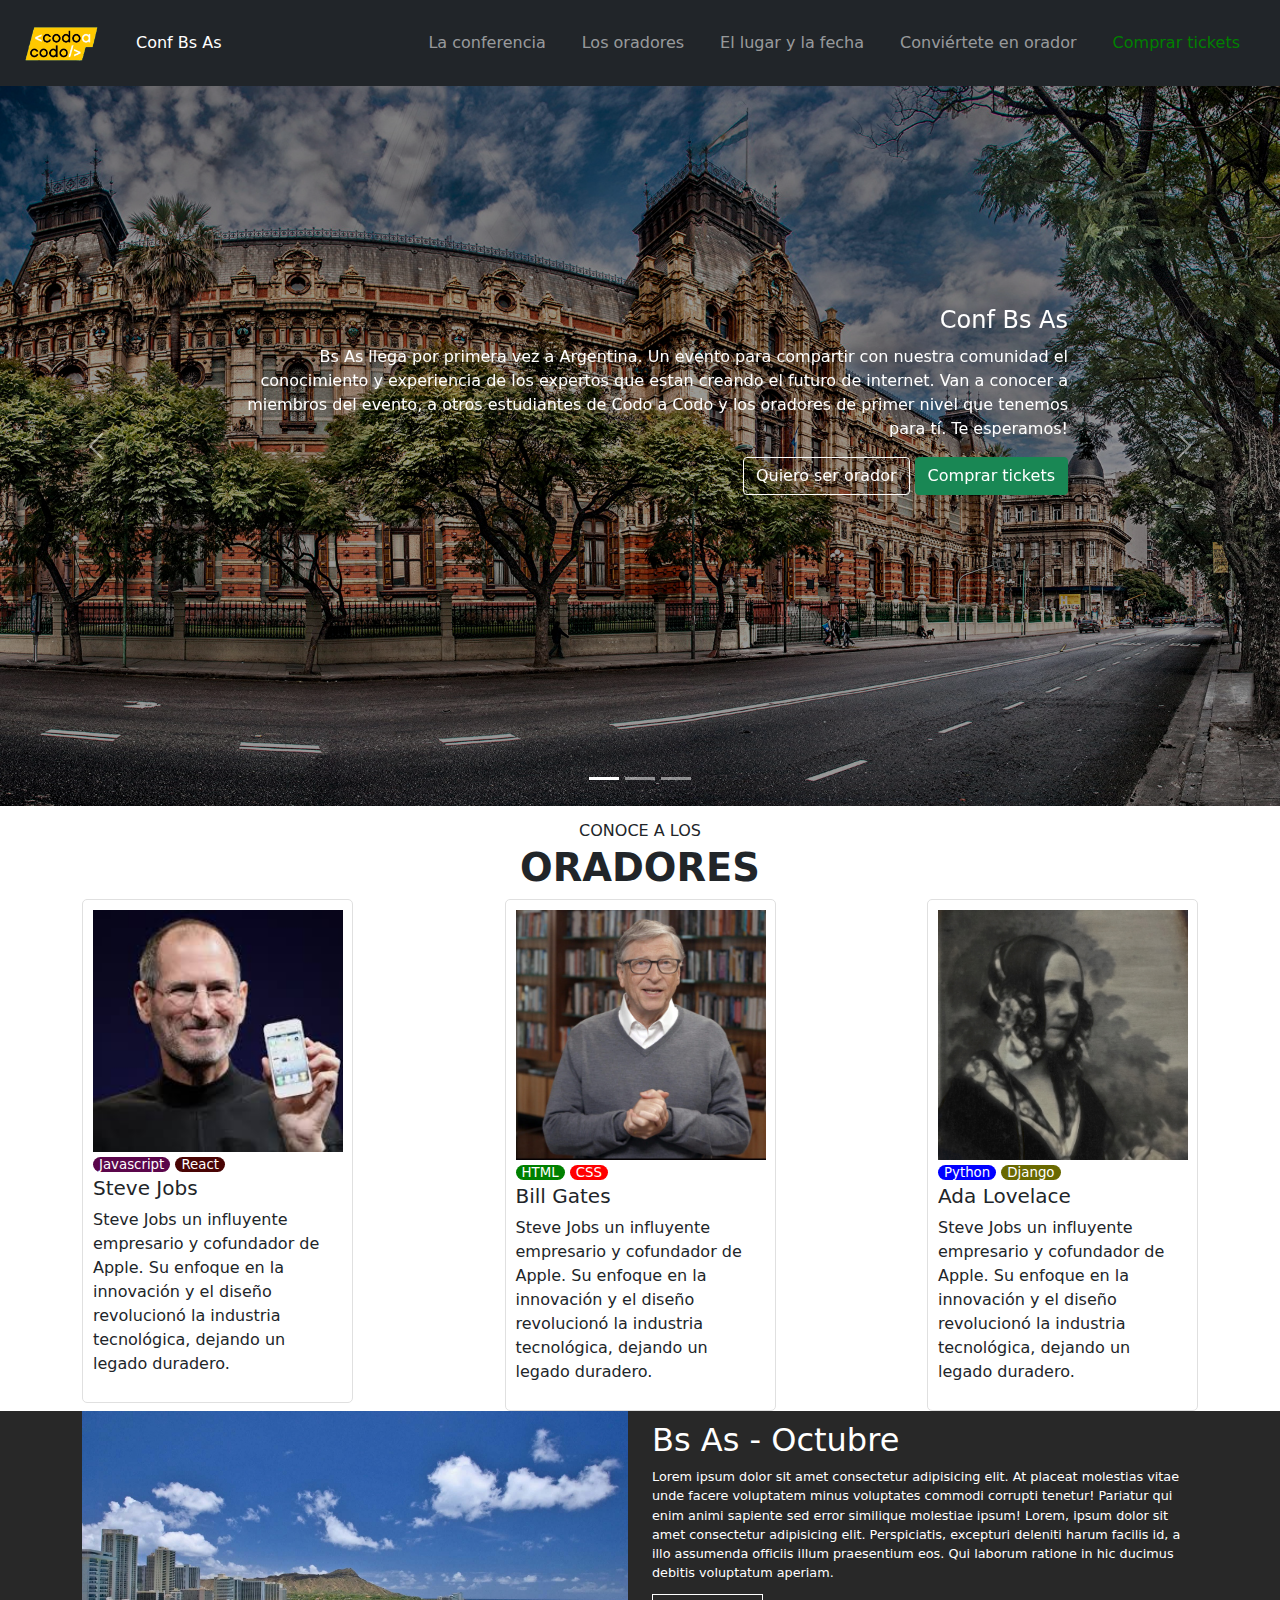
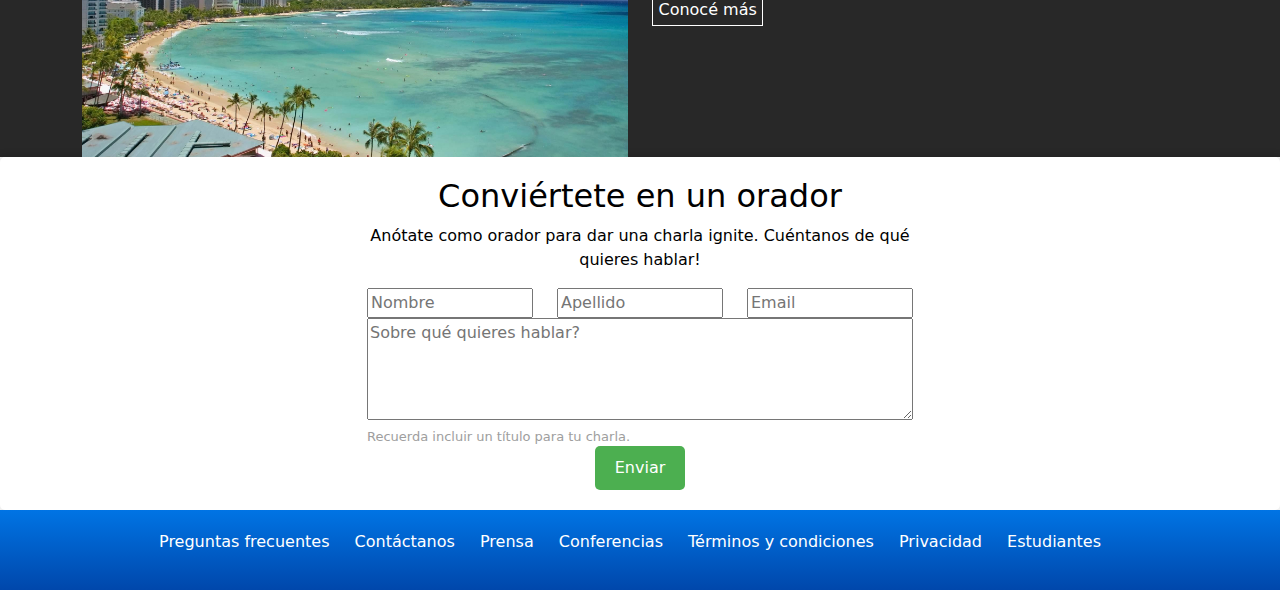
==== index.html @ 30224a7c "Reorder folders" ====
<!doctype html>
<html lang="es">

<head>
  <meta charset="utf-8">
  <meta name="viewport" content="width=device-width, initial-scale=1">
  <link rel="stylesheet" href="css/style.css">
  <link rel="icon" href="images/favicon.ico">

  <title>Trabajo Integrador HTML 23648</title>
  <link rel="stylesheet" href="./css/bootstrap.min.css">
  <link rel="stylesheet" href="./css/style.css">
</head>
<body>

    <header>
        <nav class="navbar navbar-expand-lg navbar-dark bg-dark">
            <div class="container-fluid">
                <a class="navbar-brand" href="#">
                    <img src="/images/codoacodo.png" alt="" width="100" class="d-inline-block align-text-top">
                </a>
                    <ul class="navbar-nav">
                        <li class="nav-item ml-auto">
                            <a class="nav-link active" aria-current="page" href="#">Conf Bs As</a>
                        </li>
                    </ul>
                <!-- Agrega el botón del menú hamburguesa -->
                <button class="navbar-toggler" type="button" data-bs-toggle="collapse" data-bs-target="#navbarNav" aria-controls="navbarNav" aria-expanded="false" aria-label="Toggle navigation">
                    <span class="navbar-toggler-icon"></span>
                </button>
                <div class="collapse navbar-collapse" style="justify-content: end;" id="navbarNav">
                    <ul class="navbar-nav" >
                        <li class="nav-item">
                            <a class="nav-link" href="#">La conferencia</a>
                        </li>
                        <li class="nav-item">
                            <a class="nav-link" href="#">Los oradores</a>
                        </li>
                        <li class="nav-item">
                            <a class="nav-link" href="#">El lugar y la fecha</a>
                        </li>
                        <li class="nav-item">
                            <a class="nav-link" href="#">Conviértete en orador</a>
                        </li>
                        <li class="nav-item">
                            <a class="nav-link" href="#" style="color: green;">Comprar tickets</a>
                        </li>
                    </ul>
                </div>
            </div>
        </nav>
    </header>
    

<main>
    
    <div style="background-color: black;" id="carouselExampleCaptions" class="carousel slide" data-bs-ride="carousel">
        <div class="carousel-indicators">
          <button type="button" data-bs-target="#carouselExampleCaptions" data-bs-slide-to="0" class="active" aria-current="true" aria-label="Slide 1"></button>
          <button type="button" data-bs-target="#carouselExampleCaptions" data-bs-slide-to="1" aria-label="Slide 2"></button>
          <button type="button" data-bs-target="#carouselExampleCaptions" data-bs-slide-to="2" aria-label="Slide 3"></button>
        </div>
        <div class="carousel-inner">
          <div class="carousel-item active">
            <img style="opacity: 0.6;" src="images/ba1.jpg" class="d-block w-100" alt="imagen1">
            <div class="carousel-caption d-none d-md-block">
              <h5>Conf Bs As</h5> 
              <p>Bs As llega por primera vez a Argentina. Un evento para compartir con nuestra comunidad el conocimiento y experiencia de los expertos que estan creando el futuro de internet. Van a conocer a miembros del evento, a otros estudiantes de Codo a Codo y los oradores de primer nivel que tenemos para tí. Te esperamos!</p>
              <div class="d-flex justify-content-end">
                <button class="btn btn-primary btn-radial" style="margin-right: 5px; background-color: rgba(0, 0, 0, 0); border-color: white;">Quiero ser orador</button>
                <button class="btn btn-success btn-radial">Comprar tickets</button>
            </div>
            </div>
          </div>
          <div class="carousel-item">
            <img style="opacity: 0.6;" src="images/ba2.jpg" class="d-block w-100" alt="imagen2">
            <div class="carousel-caption d-none d-md-block">
              <h5>Second slide label</h5>
              <p>Some representative placeholder content for the second slide.</p>
              <div class="d-flex justify-content-end">
                <button class="btn btn-primary btn-radial" style="margin-right: 5px; background-color: rgba(0, 0, 0, 0); border-color: white;">Quiero ser orador</button>
                <button class="btn btn-success btn-radial">Comprar tickets</button>
            </div>
            </div>
          </div>
          <div class="carousel-item">
            <img style="opacity: 0.6;" src="images/ba3.jpg" class="d-block w-100" alt="imagen3">
            <div class="carousel-caption d-none d-md-block">
              <h5>Third slide label</h5>
              <p>Some representative placeholder content for the third slide.</p>
              <div class="d-flex justify-content-end">
                <button class="btn btn-primary btn-radial" style="margin-right: 5px; background-color: rgba(0, 0, 0, 0); border-color: white;">Quiero ser orador</button>
                <button class="btn btn-success btn-radial">Comprar tickets</button>
            </div>
            </div>
          </div>
        </div>
        <button class="carousel-control-prev" type="button" data-bs-target="#carouselExampleCaptions" data-bs-slide="prev">
          <span class="carousel-control-prev-icon" aria-hidden="true"></span>
          <span class="visually-hidden">Previous</span>
        </button>
        <button class="carousel-control-next" type="button" data-bs-target="#carouselExampleCaptions" data-bs-slide="next">
          <span class="carousel-control-next-icon" aria-hidden="true"></span>
          <span class="visually-hidden">Next</span>
        </button>
      </div>

    <section >
        <h2 style="text-align: center;"><span style="font-size: 50%;">CONOCE A LOS</span> <br><span style="font-size: 120%;"><b>ORADORES</b></span></h2>

        <div class="container" style="justify-content: center;">
            <div class="row justify-content-between">
                <div class="col-lg-4 col-md-6" style="width: 295px;">
                    <div class="image-card">
                        <img src="./images/steve.jpg" width="250px" alt="...">
                        <div class="text-content">
                            <div class="skills">
                                <span  class="span-destacado" style="background-color: rgb(91, 6, 75);">Javascript</span>
                                <span  class="span-destacado" style="background-color: rgb(73, 4, 4);">React</span>
                            </div>
                            <h5>Steve Jobs</h5>
                            <p style="max-width: 250px;">Steve Jobs un influyente empresario y cofundador de Apple. Su enfoque en la innovación y el diseño revolucionó la industria tecnológica, dejando un legado duradero.</p>
                        </div>
                    </div>
                </div>
                <div class="col-lg-4 col-md-6" style="width: 295px;">
                    <div class="image-card">
                        <img src="./images/bill.jpg" width="250px">
                        <div class="text-content">
                            <div class="skills">
                                <span  class="span-destacado" style="background-color: green;">HTML</span>
                                <span class="span-destacado" style="background-color: red;">CSS</span>
                            </div>
                            <h5>Bill Gates</h5>
                            <p style="max-width: 250px;">Steve Jobs un influyente empresario y cofundador de Apple. Su enfoque en la innovación y el diseño revolucionó la industria tecnológica, dejando un legado duradero.</p>
                        </div>
                    </div>
                </div>
                <div class="col-lg-4 col-md-6" style="width: 295px;">
                    <div class="image-card">
                        <img src="./images/ada.jpeg" width="250px" alt="...">
                        <div class="text-content">
                            <div class="skills">
                                <span class="span-destacado" style="background-color: blue;">Python</span>
                                <span class="span-destacado" style="background-color: rgb(105, 105, 0);">Django</span>
                            </div>
                            <h5>Ada Lovelace</h5>
                            <p style="max-width: 250px;">Steve Jobs un influyente empresario y cofundador de Apple. Su enfoque en la innovación y el diseño revolucionó la industria tecnológica, dejando un legado duradero.</p>
                        </div>
                    </div>
                </div>
            </div>
        </div>

    </section>

    <section >
        <section style="background-color: rgb(40, 40, 40);">
            <div class="container">
                <div class="row">
                    <div class="col-md-6">
                        <img src="./images/honolulu.jpg" height="400px" alt="Honolulu" class="img-fluid float-left" >
                    </div>
                    <div class="col-md-6">
                        <h2 style="color: white; margin-top: 10px;">Bs As - Octubre</h2>
                        <p style="color: white; font-size: 80%;">Lorem ipsum dolor sit amet consectetur adipisicing elit. At placeat molestias vitae unde facere voluptatem minus voluptates commodi corrupti tenetur! Pariatur qui enim animi sapiente sed error similique molestiae ipsum! Lorem, ipsum dolor sit amet consectetur adipisicing elit. Perspiciatis, excepturi deleniti harum facilis id, a illo assumenda officiis illum praesentium eos. Qui laborum ratione in hic ducimus debitis voluptatum aperiam.</p>
                        <a style="border: 1px solid white; padding: 1% ;" href="#">Conocé más</a>
                    </div>
                </div>
            </div>
        </section>
        

        <section id="form-orador">
            <div class="container" >
                <div class="row" style="justify-content: center;">
                    <div class="col-md-6">
                        <h2>Conviértete en un <span>orador</span></h2>
                        <p>Anótate como orador para dar una charla ignite. Cuéntanos de qué quieres hablar!</p>
                        <form action="">
                            <div class="row">
                                <div class="col-md-4">
                                    <input type="text" placeholder="Nombre" required>
                                </div>
                                <div class="col-md-4">
                                    <input type="text" placeholder="Apellido" required>
                                </div>
                                <div class="col-md-4">
                                    <input type="email" placeholder="Email" required>
                                </div>
                            </div>
                            <div>
                                <textarea rows="4" placeholder="Sobre qué quieres hablar?" required></textarea>
                                <div style="text-align: start; color: rgb(158, 158, 158); font-size: small;">Recuerda incluir un título para tu charla.</div>
                                <div>
                                    <button type="submit">Enviar</button>
                                </div>
                            </div>
                        </form>
                    </div>
                </div>
            </div>
        </section>
        
        

</main>

<footer >
    <div >
        <ul >
            <li >
                <a href="#">Preguntas <span>frecuentes</span></a>
            </li>
            <li >
                <a  href="#">Contáctanos</a>
            </li>
            <li >
                <a  href="#">Prensa</a>
            </li>
            <li >
                <a  href="#">Conferencias</a>
            </li>
            <li >
                <a  href="#">Términos y <span>condiciones</span></a>
            </li>
            <li >
                <a  href="#">Privacidad</a>
            </li>
            <li >
                <a href="#">Estudiantes</a>
            </li>
        </ul>
    </div>
</footer>

    <script src="./js/bootstrap.bundle.min.js"></script>
</body>
</html>
---- css/style.css ----
/* Estilo personalizado para el carrusel */
  .carousel-caption {
    display: flex;
    flex-direction: column;
    justify-content: center; /* Centra verticalmente */
    align-items: flex-end; /* Alinea a la derecha horizontalmente */
    height: 100%;
    padding: 0 20px; /* Espacio en los lados */
  }

  /* Estilo para el título */
  .carousel-caption h5 {
    font-size: 24px; /* Tamaño del texto del título */
    margin-top: 10em;
    margin-bottom: 10px; /* Espacio entre título y párrafo */
    text-align: right; /* Alinea el texto del título a la derecha */
  }

  /* Estilo para el párrafo */
  .carousel-caption p {
    font-size: 16px; /* Tamaño del texto del párrafo */
    text-align: right; /* Alinea el texto del párrafo a la derecha */

  }
  .image-card {
    border: 1px solid #e0e0e0; /* Color y grosor del borde */
    border-radius: 5px; /* Radio de borde para hacerlo más suave */
    padding: 10px; /* Espaciado interno para separar el contenido del borde */
}
/* Estilo para el formulario */
#form-orador {
    background-color: #fff; /* Fondo blanco */
    color: #000; /* Texto negro */
    padding: 20px;
    border-radius: 5px; /* Bordes redondeados */
    box-shadow: 0px 0px 10px rgba(0, 0, 0, 0.2); /* Sombra suave */
    text-align: center; /* Centro de texto */
}

/* Estilo para el botón de enviar */
#form-orador button[type="submit"] {
    background-color: #4CAF50; /* Fondo verde */
    color: #fff; /* Texto blanco */
    border: none;
    padding: 10px 20px;
    border-radius: 5px; /* Bordes redondeados */
    cursor: pointer;
    transition: background-color 0.3s ease; /* Transición de color al pasar el cursor */
}

/* Centrar el botón en el formulario */
#form-orador button[type="submit"] {
    margin: 0 auto;
    display: block;
}

/* Cambiar el color del botón al pasar el cursor sobre él */
#form-orador button[type="submit"]:hover {
    background-color: #45a049; /* Cambia a un tono ligeramente más oscuro de verde */
}
textarea {
    width: 100%; /* El 100% del ancho disponible */
    /* O puedes especificar un valor en píxeles, por ejemplo: width: 300px; */
}
input[type="text"] {
    width: 100%;
}
input[type="email"] {
    width: 100%;
}

footer {
    background: linear-gradient(to bottom, #0074E4, #0047AB); /* Fondo con degradado */
    color: white; /* Texto en blanco */
    text-align: center; /* Alineación horizontal al centro */
    padding: 20px; /* Espaciado interior para el contenido */
}

ul {
    list-style: none; /* Quita los puntos de la lista */
    padding: 0;
}

li {
    display: inline; /* Hace que los elementos de la lista se muestren en línea horizontalmente */
    margin-right: 20px; /* Espaciado entre elementos */
}

a {
    text-decoration: none; /* Quita el subrayado de los enlaces */
    color: white; /* Color del texto de los enlaces */
}

a:hover {
    text-decoration: underline; /* Subraya los enlaces al pasar el mouse por encima */
}
.span-destacado {
    border-radius: 10px; /* Radio de las esquinas */
    padding: 0px 6px; /* Espaciado interior para el contenido */
    color: white; /* Color del texto */
    font-size: smaller;
 
}
---- css/style.css ----
/* Estilo personalizado para el carrusel */
  .carousel-caption {
    display: flex;
    flex-direction: column;
    justify-content: center; /* Centra verticalmente */
    align-items: flex-end; /* Alinea a la derecha horizontalmente */
    height: 100%;
    padding: 0 20px; /* Espacio en los lados */
  }

  /* Estilo para el título */
  .carousel-caption h5 {
    font-size: 24px; /* Tamaño del texto del título */
    margin-top: 10em;
    margin-bottom: 10px; /* Espacio entre título y párrafo */
    text-align: right; /* Alinea el texto del título a la derecha */
  }

  /* Estilo para el párrafo */
  .carousel-caption p {
    font-size: 16px; /* Tamaño del texto del párrafo */
    text-align: right; /* Alinea el texto del párrafo a la derecha */

  }
  .image-card {
    border: 1px solid #e0e0e0; /* Color y grosor del borde */
    border-radius: 5px; /* Radio de borde para hacerlo más suave */
    padding: 10px; /* Espaciado interno para separar el contenido del borde */
}
/* Estilo para el formulario */
#form-orador {
    background-color: #fff; /* Fondo blanco */
    color: #000; /* Texto negro */
    padding: 20px;
    border-radius: 5px; /* Bordes redondeados */
    box-shadow: 0px 0px 10px rgba(0, 0, 0, 0.2); /* Sombra suave */
    text-align: center; /* Centro de texto */
}

/* Estilo para el botón de enviar */
#form-orador button[type="submit"] {
    background-color: #4CAF50; /* Fondo verde */
    color: #fff; /* Texto blanco */
    border: none;
    padding: 10px 20px;
    border-radius: 5px; /* Bordes redondeados */
    cursor: pointer;
    transition: background-color 0.3s ease; /* Transición de color al pasar el cursor */
}

/* Centrar el botón en el formulario */
#form-orador button[type="submit"] {
    margin: 0 auto;
    display: block;
}

/* Cambiar el color del botón al pasar el cursor sobre él */
#form-orador button[type="submit"]:hover {
    background-color: #45a049; /* Cambia a un tono ligeramente más oscuro de verde */
}
textarea {
    width: 100%; /* El 100% del ancho disponible */
    /* O puedes especificar un valor en píxeles, por ejemplo: width: 300px; */
}
input[type="text"] {
    width: 100%;
}
input[type="email"] {
    width: 100%;
}

footer {
    background: linear-gradient(to bottom, #0074E4, #0047AB); /* Fondo con degradado */
    color: white; /* Texto en blanco */
    text-align: center; /* Alineación horizontal al centro */
    padding: 20px; /* Espaciado interior para el contenido */
}

ul {
    list-style: none; /* Quita los puntos de la lista */
    padding: 0;
}

li {
    display: inline; /* Hace que los elementos de la lista se muestren en línea horizontalmente */
    margin-right: 20px; /* Espaciado entre elementos */
}

a {
    text-decoration: none; /* Quita el subrayado de los enlaces */
    color: white; /* Color del texto de los enlaces */
}

a:hover {
    text-decoration: underline; /* Subraya los enlaces al pasar el mouse por encima */
}
.span-destacado {
    border-radius: 10px; /* Radio de las esquinas */
    padding: 0px 6px; /* Espaciado interior para el contenido */
    color: white; /* Color del texto */
    font-size: smaller;
 
}
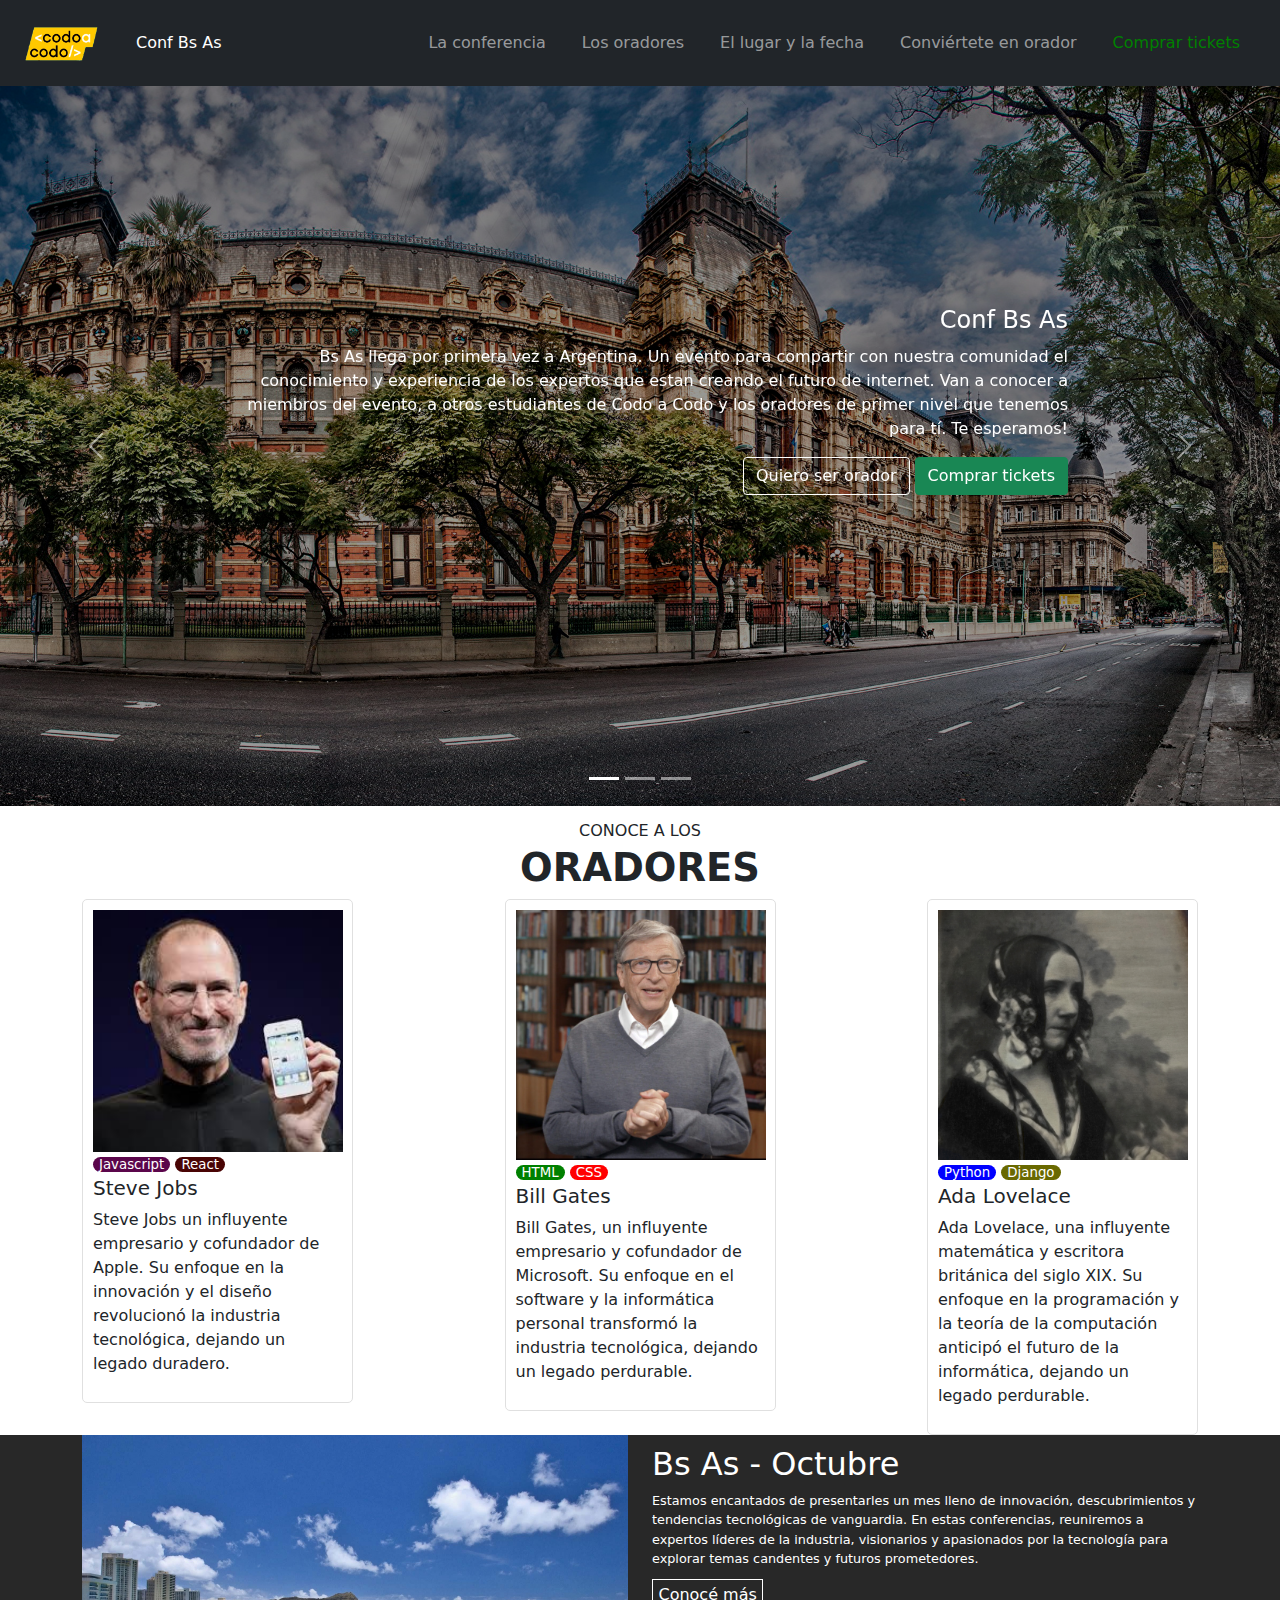
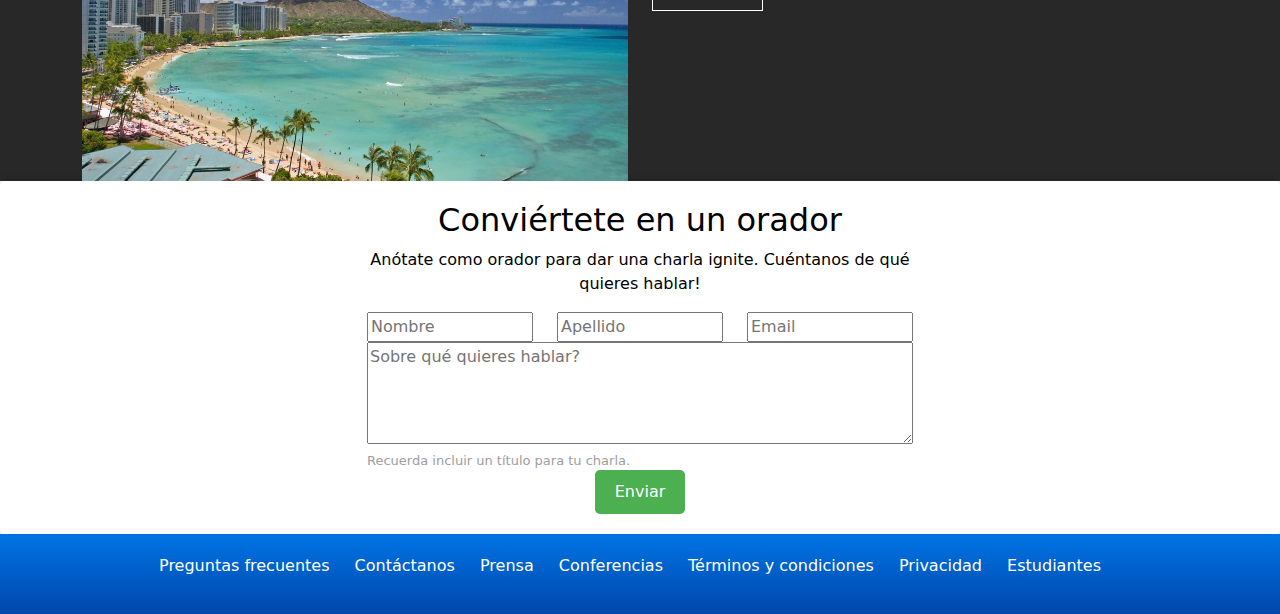
==== commit 6634ae3a: "Changing example text" ====
--- a/index.html
+++ b/index.html
@@ -17,7 +17,7 @@
         <nav class="navbar navbar-expand-lg navbar-dark bg-dark">
             <div class="container-fluid">
                 <a class="navbar-brand" href="#">
-                    <img src="/images/codoacodo.png" alt="" width="100" class="d-inline-block align-text-top">
+                    <img src="images/codoacodo.png" alt="" width="100" class="d-inline-block align-text-top">
                 </a>
                     <ul class="navbar-nav">
                         <li class="nav-item ml-auto">
@@ -75,8 +75,8 @@
           <div class="carousel-item">
             <img style="opacity: 0.6;" src="images/ba2.jpg" class="d-block w-100" alt="imagen2">
             <div class="carousel-caption d-none d-md-block">
-              <h5>Second slide label</h5>
-              <p>Some representative placeholder content for the second slide.</p>
+              <h5>Conf Bs As</h5>
+              <p>Bs As aterriza en Argentina. Un evento que explora el futuro digital. Conoce a los asistentes, conecta con la comunidad y escucha a los expertos en tecnología. ¡No faltes!</p>
               <div class="d-flex justify-content-end">
                 <button class="btn btn-primary btn-radial" style="margin-right: 5px; background-color: rgba(0, 0, 0, 0); border-color: white;">Quiero ser orador</button>
                 <button class="btn btn-success btn-radial">Comprar tickets</button>
@@ -86,8 +86,8 @@
           <div class="carousel-item">
             <img style="opacity: 0.6;" src="images/ba3.jpg" class="d-block w-100" alt="imagen3">
             <div class="carousel-caption d-none d-md-block">
-              <h5>Third slide label</h5>
-              <p>Some representative placeholder content for the third slide.</p>
+              <h5>Conf Bs As</h5>
+              <p>Un evento para descubrir las innovaciones tecnológicas. Conoce a los participantes, conecta con la comunidad y escucha a los líderes que están dando forma al futuro. ¡Te esperamos!</p>
               <div class="d-flex justify-content-end">
                 <button class="btn btn-primary btn-radial" style="margin-right: 5px; background-color: rgba(0, 0, 0, 0); border-color: white;">Quiero ser orador</button>
                 <button class="btn btn-success btn-radial">Comprar tickets</button>
@@ -132,7 +132,7 @@
                                 <span class="span-destacado" style="background-color: red;">CSS</span>
                             </div>
                             <h5>Bill Gates</h5>
-                            <p style="max-width: 250px;">Steve Jobs un influyente empresario y cofundador de Apple. Su enfoque en la innovación y el diseño revolucionó la industria tecnológica, dejando un legado duradero.</p>
+                            <p style="max-width: 250px;">Bill Gates, un influyente empresario y cofundador de Microsoft. Su enfoque en el software y la informática personal transformó la industria tecnológica, dejando un legado perdurable.</p>
                         </div>
                     </div>
                 </div>
@@ -145,7 +145,7 @@
                                 <span class="span-destacado" style="background-color: rgb(105, 105, 0);">Django</span>
                             </div>
                             <h5>Ada Lovelace</h5>
-                            <p style="max-width: 250px;">Steve Jobs un influyente empresario y cofundador de Apple. Su enfoque en la innovación y el diseño revolucionó la industria tecnológica, dejando un legado duradero.</p>
+                            <p style="max-width: 250px;">Ada Lovelace, una influyente matemática y escritora británica del siglo XIX. Su enfoque en la programación y la teoría de la computación anticipó el futuro de la informática, dejando un legado perdurable.</p>
                         </div>
                     </div>
                 </div>
@@ -163,7 +163,7 @@
                     </div>
                     <div class="col-md-6">
                         <h2 style="color: white; margin-top: 10px;">Bs As - Octubre</h2>
-                        <p style="color: white; font-size: 80%;">Lorem ipsum dolor sit amet consectetur adipisicing elit. At placeat molestias vitae unde facere voluptatem minus voluptates commodi corrupti tenetur! Pariatur qui enim animi sapiente sed error similique molestiae ipsum! Lorem, ipsum dolor sit amet consectetur adipisicing elit. Perspiciatis, excepturi deleniti harum facilis id, a illo assumenda officiis illum praesentium eos. Qui laborum ratione in hic ducimus debitis voluptatum aperiam.</p>
+                        <p style="color: white; font-size: 80%;">Estamos encantados de presentarles un mes lleno de innovación, descubrimientos y tendencias tecnológicas de vanguardia. En estas conferencias, reuniremos a expertos líderes de la industria, visionarios y apasionados por la tecnología para explorar temas candentes y futuros prometedores.</p>
                         <a style="border: 1px solid white; padding: 1% ;" href="#">Conocé más</a>
                     </div>
                 </div>
